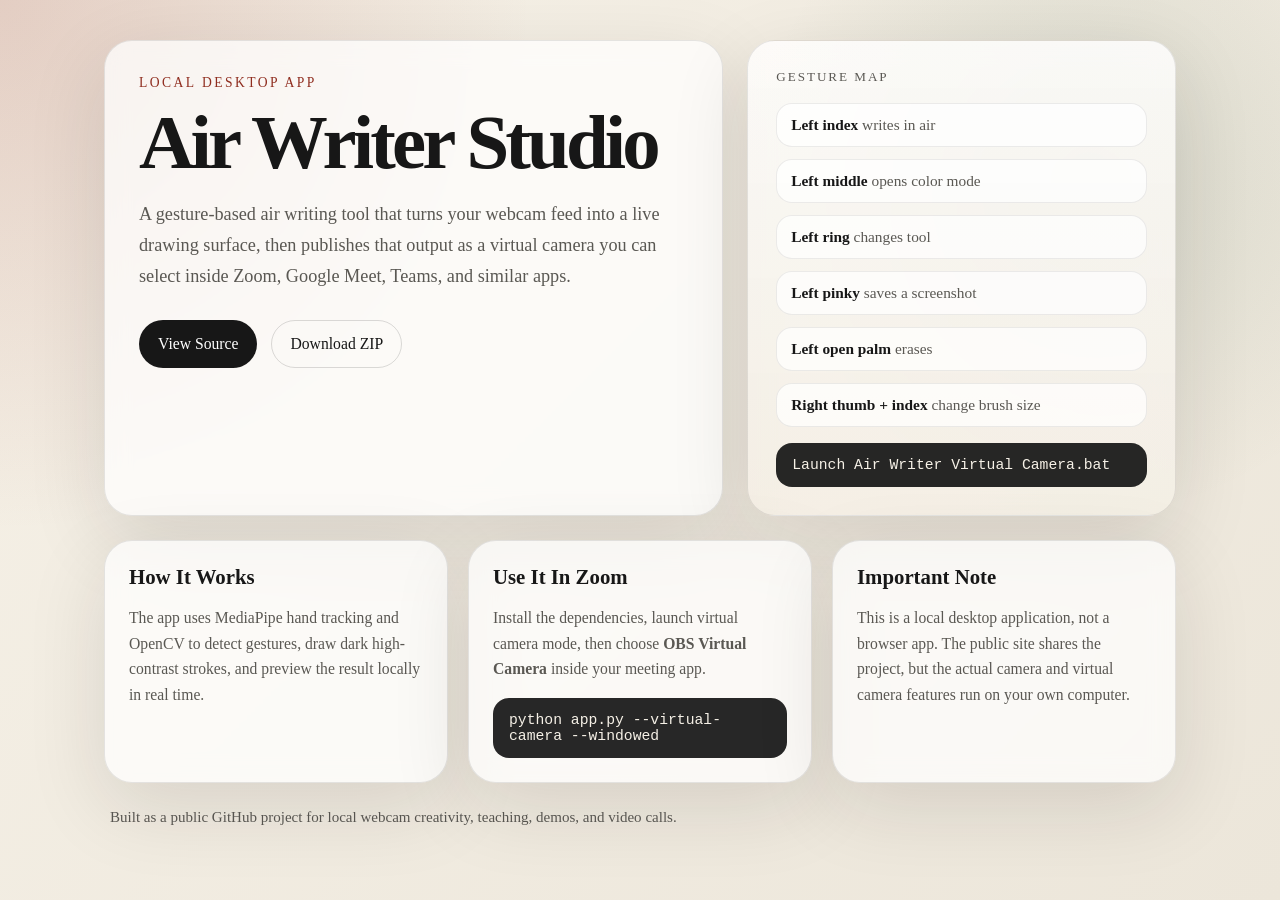
==== docs/index.html @ 90e822b1 "Add public landing page" ====
<!DOCTYPE html>
<html lang="en">
<head>
  <meta charset="UTF-8">
  <meta name="viewport" content="width=device-width, initial-scale=1.0">
  <title>Air Writer Studio</title>
  <style>
    :root {
      --bg: #f2efe8;
      --panel: rgba(255, 255, 255, 0.72);
      --ink: #171717;
      --muted: #5a5853;
      --accent: #8f2d1f;
      --accent-2: #234c2e;
      --line: rgba(23, 23, 23, 0.1);
      --shadow: 0 24px 80px rgba(34, 28, 23, 0.12);
    }

    * {
      box-sizing: border-box;
    }

    body {
      margin: 0;
      font-family: Georgia, "Times New Roman", serif;
      color: var(--ink);
      background:
        radial-gradient(circle at top left, rgba(143, 45, 31, 0.18), transparent 34%),
        radial-gradient(circle at 85% 20%, rgba(35, 76, 46, 0.12), transparent 26%),
        linear-gradient(135deg, #f6f1e7 0%, #ece6da 100%);
      min-height: 100vh;
    }

    .frame {
      max-width: 1120px;
      margin: 0 auto;
      padding: 40px 24px 56px;
    }

    .hero {
      display: grid;
      grid-template-columns: 1.3fr 0.9fr;
      gap: 24px;
      align-items: stretch;
    }

    .card {
      background: var(--panel);
      backdrop-filter: blur(12px);
      border: 1px solid var(--line);
      border-radius: 28px;
      box-shadow: var(--shadow);
    }

    .hero-copy {
      padding: 34px;
    }

    .eyebrow {
      font-size: 0.85rem;
      letter-spacing: 0.18em;
      text-transform: uppercase;
      color: var(--accent);
      margin-bottom: 16px;
    }

    h1 {
      margin: 0;
      font-size: clamp(2.6rem, 6vw, 5rem);
      line-height: 0.94;
      letter-spacing: -0.05em;
    }

    .lede {
      margin: 20px 0 0;
      max-width: 42rem;
      font-size: 1.14rem;
      line-height: 1.7;
      color: var(--muted);
    }

    .actions {
      display: flex;
      flex-wrap: wrap;
      gap: 14px;
      margin-top: 28px;
    }

    .button {
      display: inline-flex;
      align-items: center;
      justify-content: center;
      padding: 14px 18px;
      border-radius: 999px;
      text-decoration: none;
      font-size: 0.98rem;
      border: 1px solid transparent;
      transition: transform 180ms ease, box-shadow 180ms ease;
    }

    .button:hover {
      transform: translateY(-1px);
      box-shadow: 0 12px 24px rgba(20, 20, 20, 0.08);
    }

    .button-primary {
      background: var(--ink);
      color: white;
    }

    .button-secondary {
      background: transparent;
      border-color: rgba(23, 23, 23, 0.15);
      color: var(--ink);
    }

    .hero-panel {
      padding: 28px;
      display: flex;
      flex-direction: column;
      justify-content: space-between;
      background:
        linear-gradient(180deg, rgba(255,255,255,0.86), rgba(246,240,231,0.88)),
        linear-gradient(135deg, rgba(143,45,31,0.08), rgba(35,76,46,0.08));
    }

    .panel-label {
      font-size: 0.82rem;
      text-transform: uppercase;
      letter-spacing: 0.15em;
      color: var(--muted);
    }

    .gesture-list {
      margin: 18px 0 0;
      padding: 0;
      list-style: none;
      display: grid;
      gap: 12px;
    }

    .gesture-list li {
      padding: 12px 14px;
      border-radius: 16px;
      background: rgba(255,255,255,0.72);
      border: 1px solid rgba(23, 23, 23, 0.08);
      font-size: 0.96rem;
      color: var(--muted);
    }

    .gesture-list strong {
      color: var(--ink);
    }

    .section-grid {
      display: grid;
      grid-template-columns: repeat(3, minmax(0, 1fr));
      gap: 20px;
      margin-top: 24px;
    }

    .info-card {
      padding: 24px;
    }

    .info-card h2 {
      margin: 0 0 12px;
      font-size: 1.3rem;
    }

    .info-card p,
    .info-card li {
      color: var(--muted);
      line-height: 1.65;
      font-size: 0.98rem;
    }

    .info-card ul {
      margin: 0;
      padding-left: 18px;
    }

    .code {
      margin-top: 16px;
      padding: 14px 16px;
      border-radius: 16px;
      background: rgba(23, 23, 23, 0.93);
      color: #f6f1e7;
      font-family: Consolas, "Courier New", monospace;
      font-size: 0.92rem;
      overflow-x: auto;
    }

    .footer {
      margin-top: 26px;
      padding: 0 6px;
      color: var(--muted);
      font-size: 0.94rem;
    }

    @media (max-width: 900px) {
      .hero,
      .section-grid {
        grid-template-columns: 1fr;
      }

      .frame {
        padding: 20px 16px 36px;
      }

      .hero-copy,
      .hero-panel,
      .info-card {
        padding: 22px;
      }
    }
  </style>
</head>
<body>
  <main class="frame">
    <section class="hero">
      <article class="card hero-copy">
        <div class="eyebrow">Local Desktop App</div>
        <h1>Air Writer Studio</h1>
        <p class="lede">
          A gesture-based air writing tool that turns your webcam feed into a live drawing surface,
          then publishes that output as a virtual camera you can select inside Zoom, Google Meet,
          Teams, and similar apps.
        </p>
        <div class="actions">
          <a class="button button-primary" href="https://github.com/yasyts/airwriter">View Source</a>
          <a class="button button-secondary" href="https://github.com/yasyts/airwriter/archive/refs/heads/main.zip">Download ZIP</a>
        </div>
      </article>

      <aside class="card hero-panel">
        <div>
          <div class="panel-label">Gesture Map</div>
          <ul class="gesture-list">
            <li><strong>Left index</strong> writes in air</li>
            <li><strong>Left middle</strong> opens color mode</li>
            <li><strong>Left ring</strong> changes tool</li>
            <li><strong>Left pinky</strong> saves a screenshot</li>
            <li><strong>Left open palm</strong> erases</li>
            <li><strong>Right thumb + index</strong> change brush size</li>
          </ul>
        </div>
        <div class="code">Launch Air Writer Virtual Camera.bat</div>
      </aside>
    </section>

    <section class="section-grid">
      <article class="card info-card">
        <h2>How It Works</h2>
        <p>
          The app uses MediaPipe hand tracking and OpenCV to detect gestures, draw dark high-contrast strokes,
          and preview the result locally in real time.
        </p>
      </article>

      <article class="card info-card">
        <h2>Use It In Zoom</h2>
        <p>
          Install the dependencies, launch virtual camera mode, then choose <strong>OBS Virtual Camera</strong>
          inside your meeting app.
        </p>
        <div class="code">python app.py --virtual-camera --windowed</div>
      </article>

      <article class="card info-card">
        <h2>Important Note</h2>
        <p>
          This is a local desktop application, not a browser app. The public site shares the project, but the
          actual camera and virtual camera features run on your own computer.
        </p>
      </article>
    </section>

    <p class="footer">
      Built as a public GitHub project for local webcam creativity, teaching, demos, and video calls.
    </p>
  </main>
</body>
</html>
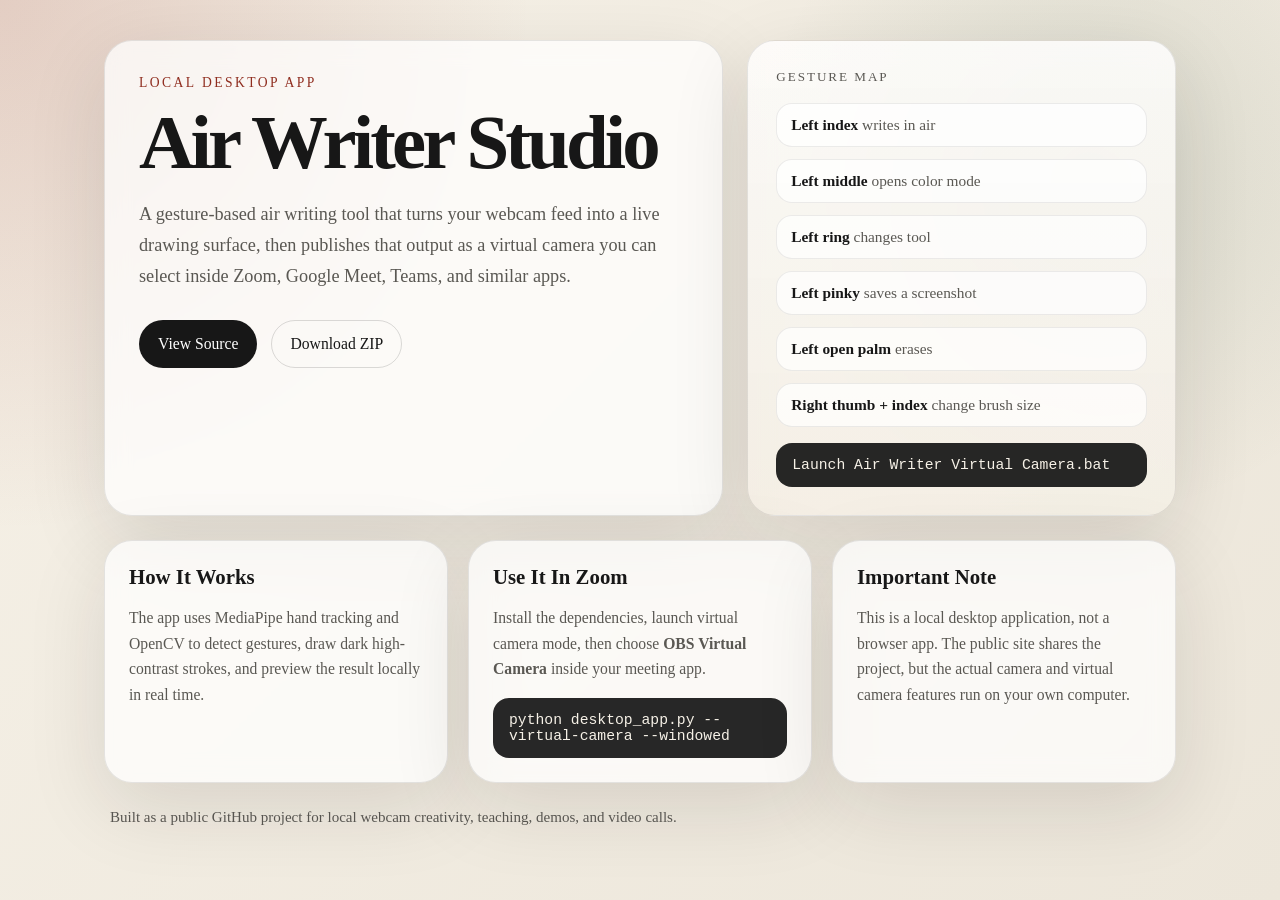
==== commit 612a05ef: "Rename desktop app entrypoint" ====
--- a/docs/index.html
+++ b/docs/index.html
@@ -264,7 +264,7 @@
           Install the dependencies, launch virtual camera mode, then choose <strong>OBS Virtual Camera</strong>
           inside your meeting app.
         </p>
-        <div class="code">python app.py --virtual-camera --windowed</div>
+        <div class="code">python desktop_app.py --virtual-camera --windowed</div>
       </article>
 
       <article class="card info-card">
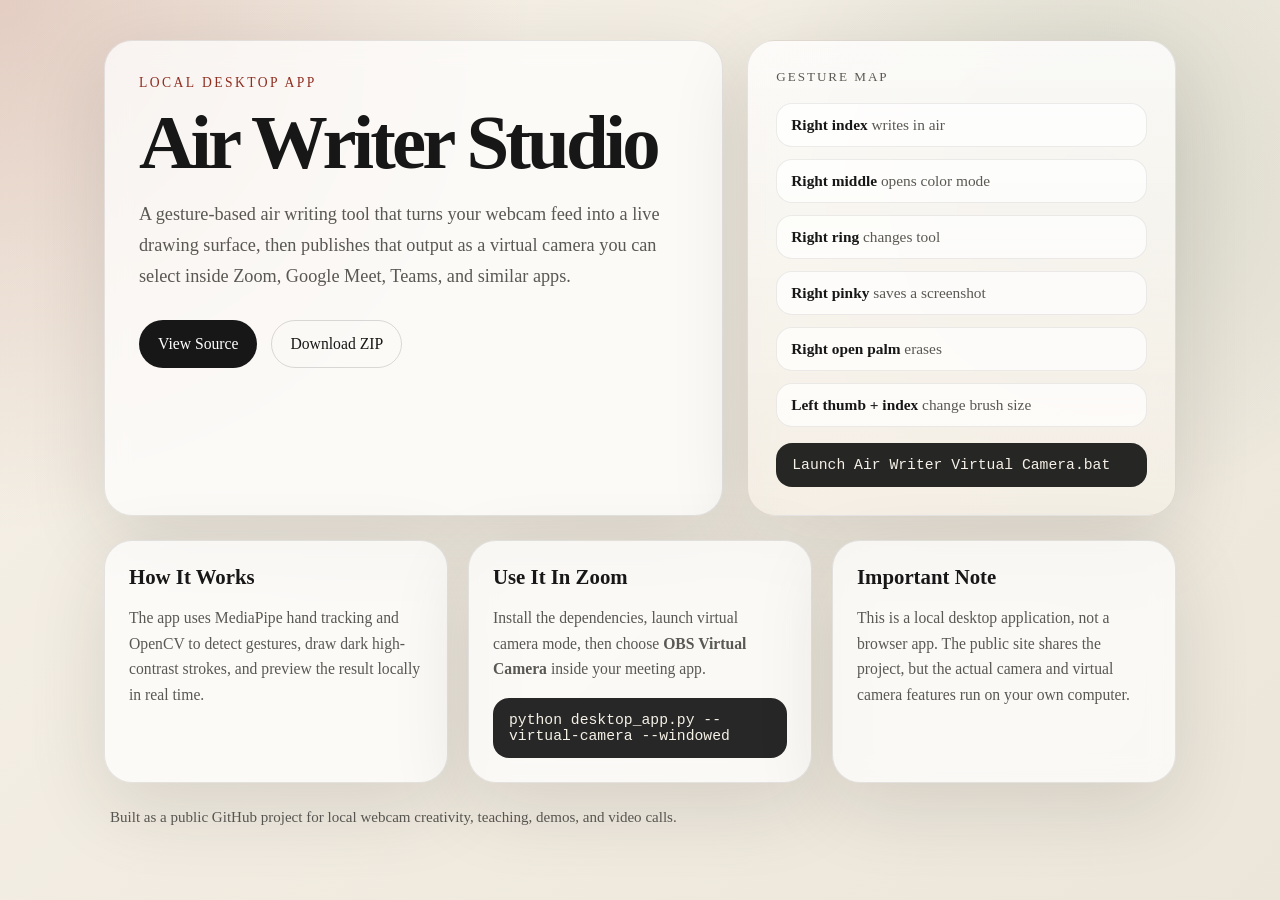
==== commit 2b73f9be: "Swap live app hand controls" ====
--- a/docs/index.html
+++ b/docs/index.html
@@ -237,12 +237,12 @@
         <div>
           <div class="panel-label">Gesture Map</div>
           <ul class="gesture-list">
-            <li><strong>Left index</strong> writes in air</li>
-            <li><strong>Left middle</strong> opens color mode</li>
-            <li><strong>Left ring</strong> changes tool</li>
-            <li><strong>Left pinky</strong> saves a screenshot</li>
-            <li><strong>Left open palm</strong> erases</li>
-            <li><strong>Right thumb + index</strong> change brush size</li>
+            <li><strong>Right index</strong> writes in air</li>
+            <li><strong>Right middle</strong> opens color mode</li>
+            <li><strong>Right ring</strong> changes tool</li>
+            <li><strong>Right pinky</strong> saves a screenshot</li>
+            <li><strong>Right open palm</strong> erases</li>
+            <li><strong>Left thumb + index</strong> change brush size</li>
           </ul>
         </div>
         <div class="code">Launch Air Writer Virtual Camera.bat</div>
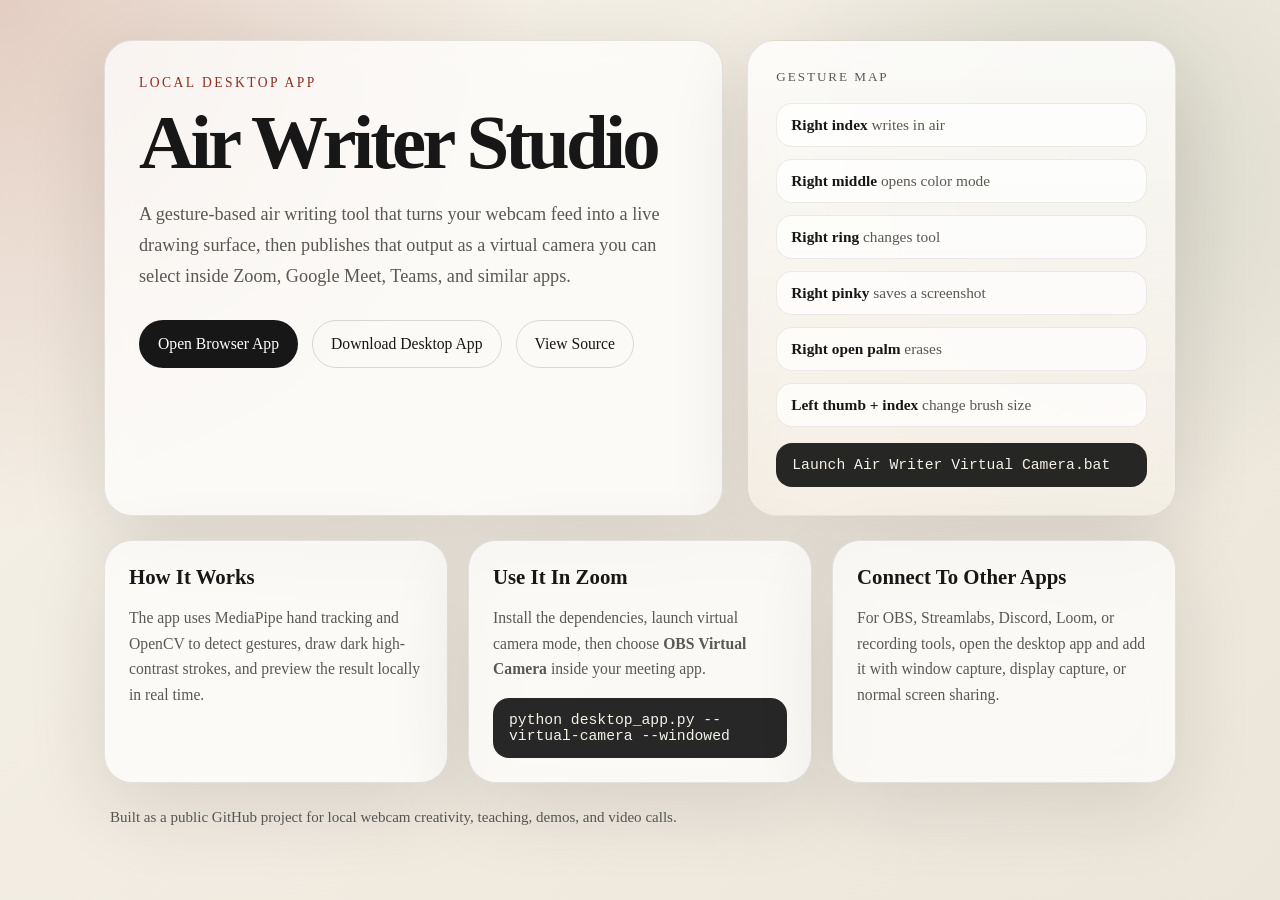
==== commit 9b7cb1fd: "Add desktop download bundle and app connection options" ====
--- a/docs/index.html
+++ b/docs/index.html
@@ -228,8 +228,9 @@
           Teams, and similar apps.
         </p>
         <div class="actions">
-          <a class="button button-primary" href="https://github.com/yasyts/airwriter">View Source</a>
-          <a class="button button-secondary" href="https://github.com/yasyts/airwriter/archive/refs/heads/main.zip">Download ZIP</a>
+          <a class="button button-primary" href="https://airwriter-nine.vercel.app">Open Browser App</a>
+          <a class="button button-secondary" href="https://airwriter-nine.vercel.app/downloads/AirWriter-Studio-Windows.zip">Download Desktop App</a>
+          <a class="button button-secondary" href="https://github.com/yasyts/airwriter">View Source</a>
         </div>
       </article>
 
@@ -268,10 +269,10 @@
       </article>
 
       <article class="card info-card">
-        <h2>Important Note</h2>
+        <h2>Connect To Other Apps</h2>
         <p>
-          This is a local desktop application, not a browser app. The public site shares the project, but the
-          actual camera and virtual camera features run on your own computer.
+          For OBS, Streamlabs, Discord, Loom, or recording tools, open the desktop app and add it with
+          window capture, display capture, or normal screen sharing.
         </p>
       </article>
     </section>
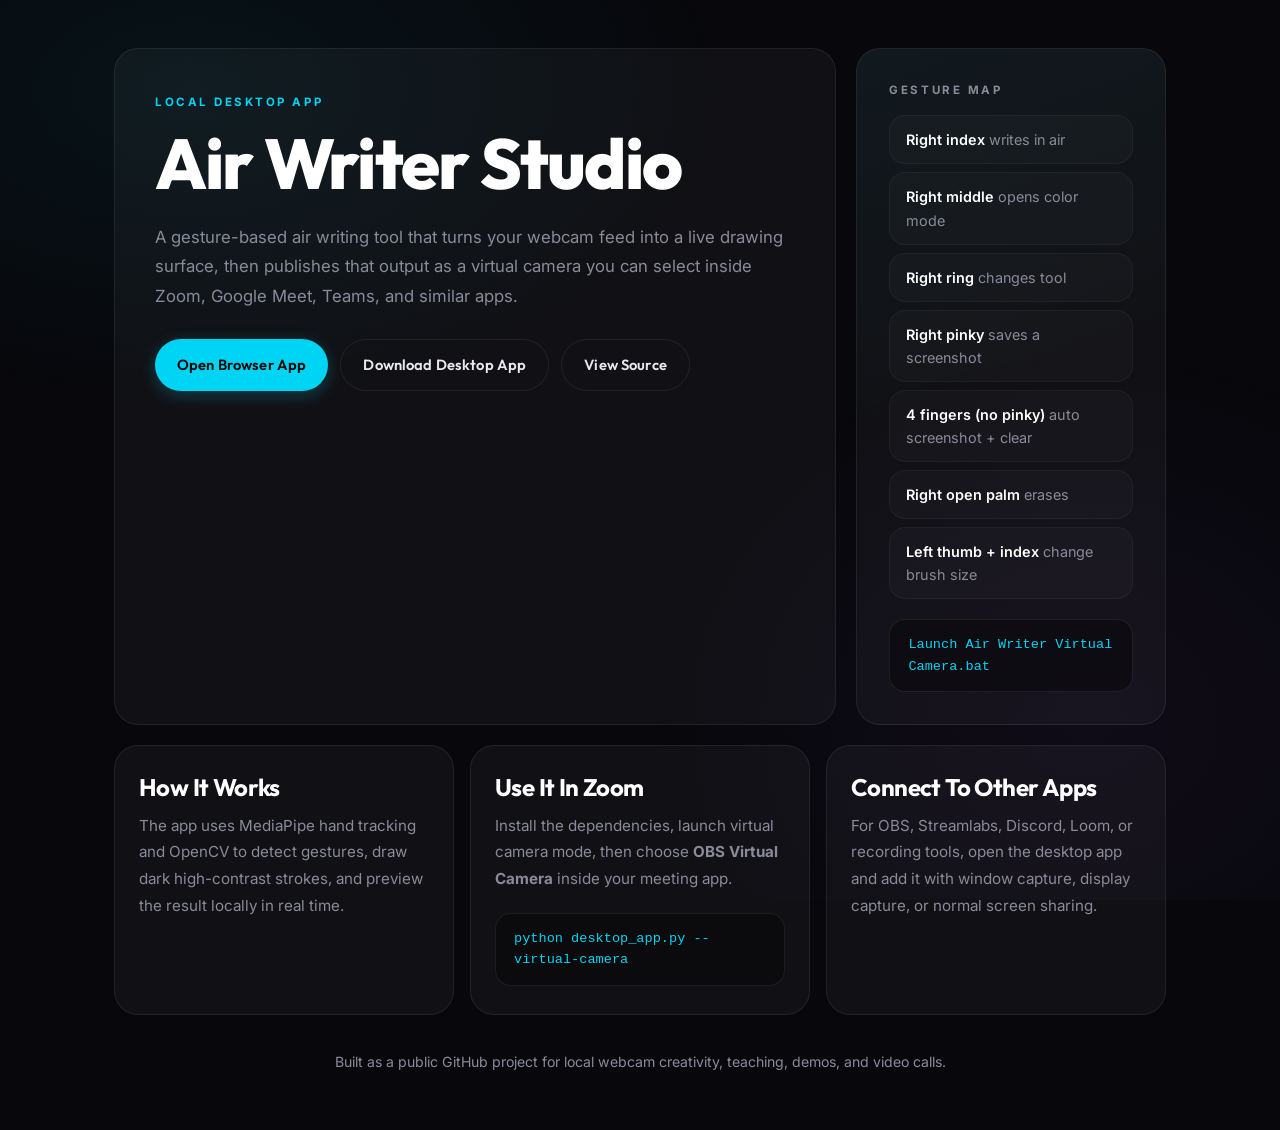
==== commit c3caca92: "2026 UI redesign + new features: stop camera, switch camera, save page, 4-finger auto screenshot" ====
--- a/docs/index.html
+++ b/docs/index.html
@@ -4,175 +4,237 @@
   <meta charset="UTF-8">
   <meta name="viewport" content="width=device-width, initial-scale=1.0">
   <title>Air Writer Studio</title>
+  <meta name="description" content="Air Writer Studio — a gesture-based air writing tool for webcam, Zoom, Meet, and OBS.">
+  <link rel="preconnect" href="https://fonts.googleapis.com">
+  <link rel="preconnect" href="https://fonts.gstatic.com" crossorigin>
+  <link href="https://fonts.googleapis.com/css2?family=Inter:wght@400;500;600&family=Outfit:wght@300;500;700;800&display=swap" rel="stylesheet">
   <style>
+    /* ── Tokens ──────────────────────────────── */
     :root {
-      --bg: #f2efe8;
-      --panel: rgba(255, 255, 255, 0.72);
-      --ink: #171717;
-      --muted: #5a5853;
-      --accent: #8f2d1f;
-      --accent-2: #234c2e;
-      --line: rgba(23, 23, 23, 0.1);
-      --shadow: 0 24px 80px rgba(34, 28, 23, 0.12);
-    }
-
-    * {
-      box-sizing: border-box;
-    }
+      --bg: #08080c;
+      --surface: rgba(255,255,255,0.04);
+      --surface-hover: rgba(255,255,255,0.07);
+      --border: rgba(255,255,255,0.07);
+      --border-hover: rgba(255,255,255,0.16);
+      --text: #e8e8ee;
+      --text-dim: #8a8a9a;
+      --accent: #00d4f5;
+      --purple: #a855f7;
+      --radius: 24px;
+      --radius-sm: 16px;
+    }
+
+    *,*::before,*::after { box-sizing: border-box; margin: 0; }
+    html { -webkit-font-smoothing: antialiased; }
 
     body {
-      margin: 0;
-      font-family: Georgia, "Times New Roman", serif;
-      color: var(--ink);
+      font-family: "Inter", system-ui, sans-serif;
+      color: var(--text);
+      background: var(--bg);
+      line-height: 1.6;
+      overflow-x: hidden;
+      min-height: 100vh;
+    }
+
+    body::before {
+      content: '';
+      position: fixed;
+      inset: 0;
+      z-index: -1;
       background:
-        radial-gradient(circle at top left, rgba(143, 45, 31, 0.18), transparent 34%),
-        radial-gradient(circle at 85% 20%, rgba(35, 76, 46, 0.12), transparent 26%),
-        linear-gradient(135deg, #f6f1e7 0%, #ece6da 100%);
-      min-height: 100vh;
-    }
-
+        radial-gradient(ellipse 60% 50% at 15% 10%, rgba(0,212,245,0.06), transparent 70%),
+        radial-gradient(ellipse 50% 60% at 85% 80%, rgba(168,85,247,0.05), transparent 70%);
+      pointer-events: none;
+    }
+
+    .ambient-glow1, .ambient-glow2 { display: none; }
+
+    /* ── Layout ──────────────────────────────── */
     .frame {
-      max-width: 1120px;
+      max-width: 1100px;
       margin: 0 auto;
-      padding: 40px 24px 56px;
-    }
-
+      padding: 48px 24px 56px;
+    }
+
+    /* ── Hero ─────────────────────────────────── */
     .hero {
       display: grid;
-      grid-template-columns: 1.3fr 0.9fr;
-      gap: 24px;
+      grid-template-columns: 1.4fr 0.6fr;
+      gap: 20px;
       align-items: stretch;
     }
 
     .card {
-      background: var(--panel);
-      backdrop-filter: blur(12px);
-      border: 1px solid var(--line);
-      border-radius: 28px;
-      box-shadow: var(--shadow);
-    }
-
-    .hero-copy {
-      padding: 34px;
-    }
+      background: var(--surface);
+      border: 1px solid var(--border);
+      border-radius: var(--radius);
+      transition: border-color 200ms ease;
+    }
+
+    .card:hover { border-color: var(--border-hover); }
+
+    .hero-copy { padding: 44px 40px; }
 
     .eyebrow {
-      font-size: 0.85rem;
-      letter-spacing: 0.18em;
+      margin: 0 0 14px;
+      font-size: 0.72rem;
+      font-weight: 700;
+      letter-spacing: 0.22em;
       text-transform: uppercase;
       color: var(--accent);
-      margin-bottom: 16px;
+    }
+
+    h1, h2 {
+      font-family: "Outfit", system-ui, sans-serif;
+      letter-spacing: -0.025em;
+      line-height: 1.1;
     }
 
     h1 {
-      margin: 0;
-      font-size: clamp(2.6rem, 6vw, 5rem);
-      line-height: 0.94;
-      letter-spacing: -0.05em;
+      font-size: clamp(2.6rem, 5.5vw, 4.8rem);
+      font-weight: 800;
+      color: #fff;
+    }
+
+    h2 {
+      font-size: 1.5rem;
+      font-weight: 700;
+      color: #fff;
+      margin: 0 0 12px;
     }
 
     .lede {
       margin: 20px 0 0;
-      max-width: 42rem;
-      font-size: 1.14rem;
-      line-height: 1.7;
-      color: var(--muted);
-    }
-
+      max-width: 40rem;
+      font-size: 1.05rem;
+      line-height: 1.75;
+      color: var(--text-dim);
+    }
+
+    /* ── Buttons ──────────────────────────────── */
     .actions {
       display: flex;
       flex-wrap: wrap;
-      gap: 14px;
+      gap: 12px;
       margin-top: 28px;
     }
 
     .button {
       display: inline-flex;
       align-items: center;
-      justify-content: center;
-      padding: 14px 18px;
+      padding: 13px 22px;
       border-radius: 999px;
       text-decoration: none;
-      font-size: 0.98rem;
-      border: 1px solid transparent;
-      transition: transform 180ms ease, box-shadow 180ms ease;
-    }
-
-    .button:hover {
-      transform: translateY(-1px);
-      box-shadow: 0 12px 24px rgba(20, 20, 20, 0.08);
-    }
+      font-size: 0.92rem;
+      font-family: "Outfit", system-ui, sans-serif;
+      font-weight: 600;
+      letter-spacing: 0.01em;
+      border: none;
+      transition: transform 180ms ease, box-shadow 180ms ease, background 180ms ease, border-color 180ms ease;
+    }
+
+    .button:hover { transform: translateY(-1px); }
+    .button:active { transform: translateY(0); }
 
     .button-primary {
-      background: var(--ink);
-      color: white;
+      background: var(--accent);
+      color: #080808;
+      box-shadow: 0 4px 16px rgba(0,212,245,0.25);
+    }
+
+    .button-primary:hover {
+      box-shadow: 0 6px 24px rgba(0,212,245,0.4);
     }
 
     .button-secondary {
       background: transparent;
-      border-color: rgba(23, 23, 23, 0.15);
-      color: var(--ink);
-    }
-
+      border: 1px solid var(--border);
+      color: var(--text);
+    }
+
+    .button-secondary:hover {
+      background: var(--surface-hover);
+      border-color: var(--border-hover);
+    }
+
+    /* ── Gesture panel ────────────────────────── */
     .hero-panel {
-      padding: 28px;
+      padding: 32px;
       display: flex;
       flex-direction: column;
       justify-content: space-between;
       background:
-        linear-gradient(180deg, rgba(255,255,255,0.86), rgba(246,240,231,0.88)),
-        linear-gradient(135deg, rgba(143,45,31,0.08), rgba(35,76,46,0.08));
+        linear-gradient(160deg, rgba(0,212,245,0.04), transparent 50%),
+        var(--surface);
     }
 
     .panel-label {
-      font-size: 0.82rem;
+      font-size: 0.72rem;
+      font-weight: 700;
       text-transform: uppercase;
-      letter-spacing: 0.15em;
-      color: var(--muted);
+      letter-spacing: 0.22em;
+      color: var(--text-dim);
     }
 
     .gesture-list {
-      margin: 18px 0 0;
+      margin: 16px 0 0;
       padding: 0;
       list-style: none;
-      display: grid;
-      gap: 12px;
+      display: flex;
+      flex-direction: column;
+      gap: 8px;
     }
 
     .gesture-list li {
-      padding: 12px 14px;
-      border-radius: 16px;
-      background: rgba(255,255,255,0.72);
-      border: 1px solid rgba(23, 23, 23, 0.08);
-      font-size: 0.96rem;
-      color: var(--muted);
+      padding: 12px 16px;
+      border-radius: var(--radius-sm);
+      background: rgba(255,255,255,0.025);
+      border: 1px solid rgba(255,255,255,0.04);
+      font-size: 0.9rem;
+      color: var(--text-dim);
+      transition: background 160ms ease, border-color 160ms ease;
+    }
+
+    .gesture-list li:hover {
+      background: rgba(255,255,255,0.05);
+      border-color: var(--border-hover);
     }
 
     .gesture-list strong {
-      color: var(--ink);
-    }
-
+      color: #fff;
+      font-weight: 600;
+    }
+
+    /* ── Code block ───────────────────────────── */
+    .code {
+      margin-top: 20px;
+      padding: 14px 18px;
+      border-radius: var(--radius-sm);
+      background: rgba(0,0,0,0.35);
+      border: 1px solid var(--border);
+      color: var(--accent);
+      font-family: "Cascadia Code", Consolas, "Courier New", monospace;
+      font-size: 0.85rem;
+      overflow-x: auto;
+    }
+
+    /* ── Info grid ────────────────────────────── */
     .section-grid {
       display: grid;
-      grid-template-columns: repeat(3, minmax(0, 1fr));
-      gap: 20px;
-      margin-top: 24px;
+      grid-template-columns: repeat(3, 1fr);
+      gap: 16px;
+      margin-top: 20px;
     }
 
     .info-card {
-      padding: 24px;
-    }
-
-    .info-card h2 {
-      margin: 0 0 12px;
-      font-size: 1.3rem;
+      padding: 28px 24px;
     }
 
     .info-card p,
     .info-card li {
-      color: var(--muted);
-      line-height: 1.65;
-      font-size: 0.98rem;
+      color: var(--text-dim);
+      line-height: 1.75;
+      font-size: 0.95rem;
     }
 
     .info-card ul {
@@ -180,39 +242,34 @@
       padding-left: 18px;
     }
 
-    .code {
-      margin-top: 16px;
-      padding: 14px 16px;
-      border-radius: 16px;
-      background: rgba(23, 23, 23, 0.93);
-      color: #f6f1e7;
-      font-family: Consolas, "Courier New", monospace;
-      font-size: 0.92rem;
-      overflow-x: auto;
-    }
-
+    /* ── Footer ───────────────────────────────── */
     .footer {
-      margin-top: 26px;
-      padding: 0 6px;
-      color: var(--muted);
-      font-size: 0.94rem;
-    }
-
+      margin-top: 36px;
+      text-align: center;
+      color: var(--text-dim);
+      font-size: 0.88rem;
+      padding: 0 12px;
+    }
+
+    /* ── Responsive ───────────────────────────── */
     @media (max-width: 900px) {
       .hero,
       .section-grid {
         grid-template-columns: 1fr;
       }
-
       .frame {
-        padding: 20px 16px 36px;
+        padding: 32px 16px;
       }
-
       .hero-copy,
       .hero-panel,
       .info-card {
-        padding: 22px;
+        padding: 24px;
       }
+    }
+
+    @media (max-width: 640px) {
+      h1 { font-size: 2.2rem; }
+      .button { padding: 11px 18px; font-size: 0.88rem; }
     }
   </style>
 </head>
@@ -242,6 +299,7 @@
             <li><strong>Right middle</strong> opens color mode</li>
             <li><strong>Right ring</strong> changes tool</li>
             <li><strong>Right pinky</strong> saves a screenshot</li>
+            <li><strong>4 fingers (no pinky)</strong> auto screenshot + clear</li>
             <li><strong>Right open palm</strong> erases</li>
             <li><strong>Left thumb + index</strong> change brush size</li>
           </ul>
@@ -265,7 +323,7 @@
           Install the dependencies, launch virtual camera mode, then choose <strong>OBS Virtual Camera</strong>
           inside your meeting app.
         </p>
-        <div class="code">python desktop_app.py --virtual-camera --windowed</div>
+        <div class="code">python desktop_app.py --virtual-camera</div>
       </article>
 
       <article class="card info-card">
